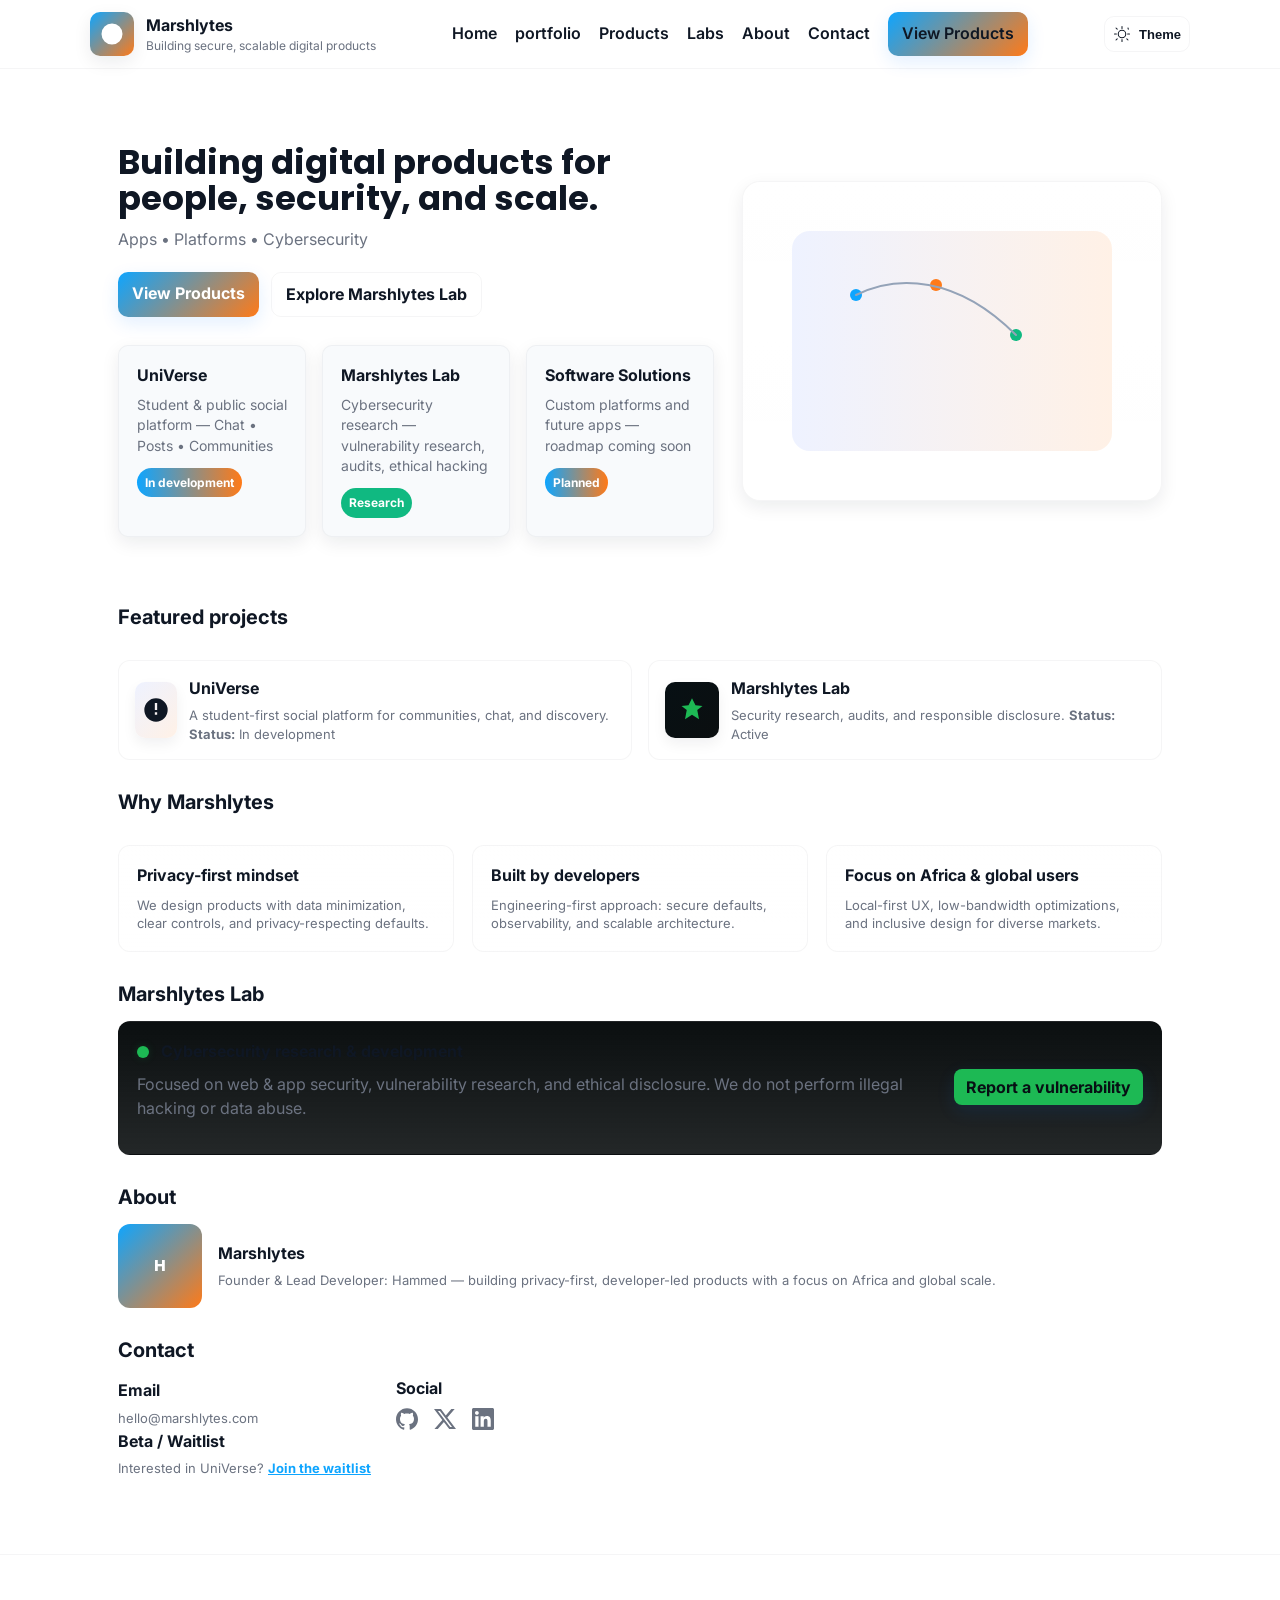
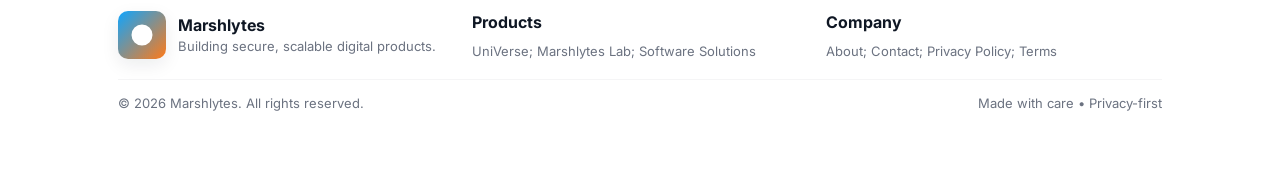
==== marshalytes.html @ 2e004f32 "Rename Marshalytes.html to marshalytes.html" ====
<!doctype html>
<html lang="en">
<head>
  <meta charset="utf-8" />
  <meta name="viewport" content="width=device-width,initial-scale=1" />
  <title>Marshlytes — Building digital products for people, security, and scale</title>

  <!-- Fonts -->
  <link href="https://fonts.googleapis.com/css2?family=Inter:wght@300;400;600;700&family=Poppins:wght@600;700&display=swap" rel="stylesheet">

  <style>
    /*
      Theme system:
      - Default (light) variables in :root
      - Dark overrides in [data-theme="dark"]
      - JS toggles data-theme on <html> and persists to localStorage
    */

    :root{
      /* Brand palette */
      --brand-blue: #0ea5ff;
      --brand-orange: #ff7a18;
      --brand-gradient: linear-gradient(135deg,var(--brand-blue),var(--brand-orange));

      /* Logo and icon colors */
      --logo-bg: var(--brand-gradient);
      --logo-color: #ffffff;
      --icon-bg-start: #eef2ff;
      --icon-bg-end: #fff1e6;
      --icon-fill: #0f1724;
      
      /* Add this to your <style> block */
.social-icons {
  display: flex;
  gap: 16px;
  margin-top: 8px;
}
.social-icons a {
  color: var(--muted); /* Uses your existing gray variable */
  transition: color 0.3s ease, transform 0.2s ease;
  display: flex;
  align-items: center;
}
.social-icons a:hover {
  color: var(--accent-1); /* Turns blue on hover */
  transform: translateY(-2px); /* Slight lift effect */
}
.social-icons svg {
  width: 22px;
  height: 22px;
  fill: currentColor; /* Inherits the font color */
}

      /* Marshlytes Lab */
      --lab-bg: #0b0f10;
      --lab-accent: #1db954;

      /* Light theme surface & text */
      --bg: #ffffff;
      --surface: #ffffff;
      --muted: #6b7280;
      --text: #0f1724;
      --card: #f8fafc;
      --border: rgba(15,23,36,0.04);

      --radius: 10px;
      --shadow: 0 6px 18px rgba(15,23,36,0.08);
      --max-width: 1100px;
    }

    /* Dark theme overrides */
    :root[data-theme="dark"], html[data-theme="dark"] {
      --brand-blue: #60c8ff;
      --brand-orange: #ff9a4a;
      --brand-gradient: linear-gradient(135deg,var(--brand-blue),var(--brand-orange));

      --logo-bg: var(--brand-gradient);
      --logo-color: #071014;
      --icon-bg-start: #071014;
      --icon-bg-end: #0b0f10;
      --icon-fill: #e6f7ff;

      --lab-bg: #071014;
      --lab-accent: #1db954;

      --bg: #071014;
      --surface: #0b0f10;
      --muted: #9aa6b2;
      --text: #e6f7ff;
      --card: #07121a;
      --border: rgba(255,255,255,0.06);

      --shadow: 0 8px 26px rgba(2,6,10,0.6);
    }

    *{box-sizing:border-box}
    html,body{height:100%}
    body{
      margin:0;
      font-family:Inter, system-ui, -apple-system, "Segoe UI", Roboto, "Helvetica Neue", Arial;
      color:var(--text);
      background:var(--bg);
      -webkit-font-smoothing:antialiased;
      -moz-osx-font-smoothing:grayscale;
      line-height:1.45;
    }

    /* Container */
    .wrap{max-width:var(--max-width);margin:0 auto;padding:28px;}

    /* Header / Nav */
    header{position:sticky;top:0;backdrop-filter: blur(6px);background:color-mix(in srgb, var(--surface) 80%, transparent);border-bottom:1px solid var(--border);z-index:40}
    .nav{display:flex;align-items:center;justify-content:space-between;gap:16px;padding:12px 0}
    .brand{display:flex;align-items:center;gap:12px}
    .logo{
      width:44px;height:44px;border-radius:10px;background:var(--logo-bg);display:flex;align-items:center;justify-content:center;color:var(--logo-color);font-weight:700;font-family:Poppins;
      box-shadow:var(--shadow);
    }
    .nav-links{display:flex;gap:18px;align-items:center}
    .nav-links a{color:var(--text);text-decoration:none;font-weight:600}
    .cta-primary{background:var(--brand-gradient);color:#fff;padding:10px 14px;border-radius:10px;text-decoration:none;font-weight:700;box-shadow:0 6px 18px rgba(14,122,255,0.12)}
    .hamburger{display:none;background:none;border:0;padding:8px}

    /* Theme toggle */
    .theme-toggle {
      display:inline-flex;
      align-items:center;
      gap:8px;
      background:transparent;
      border:1px solid var(--border);
      padding:8px;
      border-radius:10px;
      cursor:pointer;
      color:var(--text);
      font-weight:600;
    }
    .theme-toggle svg{display:block}

    /* Hero */
    .hero{display:grid;grid-template-columns:1fr 420px;gap:28px;align-items:center;padding:48px 0}
    .hero h1{font-family:Poppins, Inter;font-size:34px;margin:0 0 12px;line-height:1.05}
    .hero p{color:var(--muted);margin:0 0 20px}
    .hero .actions{display:flex;gap:12px}
    .mock-device{
      background:linear-gradient(180deg,rgba(255,255,255,0.02),rgba(255,255,255,0.01));
      border-radius:18px;padding:18px;border:1px solid var(--border);box-shadow:var(--shadow);
      height:320px;display:flex;align-items:center;justify-content:center;
    }

    /* Cards grid */
    .cards{display:grid;grid-template-columns:repeat(3,1fr);gap:16px;margin-top:28px}
    .card{background:var(--card);padding:18px;border-radius:var(--radius);box-shadow:var(--shadow);min-height:120px;border:1px solid var(--border)}
    .card h3{margin:0 0 8px;font-size:16px}
    .badge{display:inline-block;padding:6px 8px;border-radius:999px;font-weight:700;font-size:12px;color:#fff}
    .badge.live{background:#10b981}
    .badge.dev{background:linear-gradient(90deg,var(--brand-blue),var(--brand-orange));color:#fff}

    /* Featured projects */
    .projects{display:grid;grid-template-columns:1fr 1fr;gap:16px;margin-top:28px}
    .project{background:var(--surface);border-radius:12px;padding:16px;border:1px solid var(--border);display:flex;gap:12px;align-items:center}
    .project .icon{width:56px;height:56px;border-radius:10px;background: linear-gradient(135deg,var(--icon-bg-start),var(--icon-bg-end));display:flex;align-items:center;justify-content:center;font-weight:700;color:var(--icon-fill);box-shadow: 0 6px 14px rgba(15,23,36,0.06)}
    .project .icon svg{width:28px;height:28px;fill:currentColor}

    /* Why Marshlytes */
    .why{display:flex;gap:18px;margin-top:28px}
    .why .item{flex:1;background:linear-gradient(180deg,var(--surface),color-mix(in srgb,var(--surface) 90%, transparent));padding:18px;border-radius:12px;border:1px solid var(--border)}

    /* Marshlytes Lab teaser (dark) */
    .lab-teaser{background:linear-gradient(180deg,var(--lab-bg),color-mix(in srgb,var(--lab-bg) 90%, transparent));color:var(--text);padding:18px;border-radius:12px;display:flex;gap:16px;align-items:center;border:1px solid var(--border)}
    .lab-teaser .dot{width:12px;height:12px;border-radius:50%;background:var(--lab-accent);box-shadow:0 0 8px rgba(29,185,84,0.18)}

    /* Footer */
    footer{margin-top:48px;padding:28px 0;border-top:1px solid var(--border);background:transparent}
    .footer-grid{display:grid;grid-template-columns:1fr 1fr 1fr;gap:18px;align-items:start}
    .small{font-size:13px;color:var(--muted)}

    /* Utility icon class */
    .icon { width:56px;height:56px;border-radius:10px;background: linear-gradient(135deg,var(--icon-bg-start),var(--icon-bg-end));display:flex;align-items:center;justify-content:center;font-weight:700;color:var(--icon-fill);box-shadow: 0 6px 14px rgba(15,23,36,0.06) }
    .icon svg{width:28px;height:28px;fill:currentColor}

    /* Responsive */
    @media (max-width:980px){
      .hero{grid-template-columns:1fr; text-align:left}
      .cards{grid-template-columns:repeat(2,1fr)}
      .projects{grid-template-columns:1fr}
      .nav-links{display:none}
      .hamburger{display:block}
    }
    @media (max-width:560px){
      .cards{grid-template-columns:1fr}
      .wrap{padding:18px}
      .hero h1{font-size:26px}
    }

    /* Reduced motion respect */
    @media (prefers-reduced-motion: reduce) {
      * { transition: none !important; animation: none !important; }
    }
  </style>
</head>
<body>
  <header>
    <div class="wrap nav" role="navigation" aria-label="Main navigation">
      <div class="brand">
        <div class="logo" aria-hidden="true" title="Marshlytes">
          <svg width="28" height="28" viewBox="0 0 24 24" aria-hidden="true" focusable="false" style="color:var(--logo-color)">
            <path d="M3 12a9 9 0 1118 0 9 9 0 01-18 0zm9-5.5c1.93 0 3.5 1.57 3.5 3.5S13.93 13.5 12 13.5 8.5 11.93 8.5 10 10.07 6.5 12 6.5z" fill="currentColor"/>
          </svg>
        </div>

        <div>
          <div style="font-weight:700">Marshlytes</div>
          <div style="font-size:12px;color:var(--muted)">Building secure, scalable digital products</div>
        </div>
      </div>

      <nav class="nav-links" aria-label="Primary">
        <a href="#home">Home</a>
        <a href="index.html">portfolio</a>
        <a href="#products">Products</a>
        <a href="#lab">Labs</a>
        <a href="#about">About</a>
        <a href="#contact">Contact</a>
        <a class="cta-primary" href="#products">View Products</a>
      </nav>

      <div style="display:flex;gap:10px;align-items:center">
        <!-- Theme toggle button -->
        <button id="themeToggle" class="theme-toggle" aria-pressed="false" aria-label="Toggle dark mode" title="Toggle dark mode">
          <!-- Icon will be swapped by JS; both present for accessibility -->
          <svg id="themeIcon" width="18" height="18" viewBox="0 0 24 24" fill="none" aria-hidden="true" focusable="false">
            <!-- default: sun icon (light) -->
            <path d="M12 4.5V2m0 20v-2.5M4.5 12H2m20 0h-2.5M5.6 5.6L4 4m16 16l-1.6-1.6M5.6 18.4L4 20m16-16L20.4 5.6M12 7a5 5 0 100 10 5 5 0 000-10z" stroke="currentColor" stroke-width="1.4" stroke-linecap="round" stroke-linejoin="round"/>
          </svg>
          <span style="font-size:13px">Theme</span>
        </button>

        <button class="hamburger" aria-expanded="false" aria-controls="mobile-menu" id="hamburger" aria-label="Open menu">
          <svg width="22" height="14" viewBox="0 0 22 14" fill="none" xmlns="http://www.w3.org/2000/svg" aria-hidden="true">
            <rect width="22" height="2" rx="1" fill="currentColor"/>
            <rect y="6" width="22" height="2" rx="1" fill="currentColor"/>
            <rect y="12" width="22" height="2" rx="1" fill="currentColor"/>
          </svg>
        </button>
      </div>
    </div>

    <!-- Mobile menu -->
    <div id="mobile-menu" style="display:none;background:color-mix(in srgb, var(--surface) 96%, transparent);border-top:1px solid var(--border);">
      <div class="wrap" style="padding-top:12px;padding-bottom:12px;display:flex;flex-direction:column;gap:10px">
        <a href="#home">Home</a>
        <a href="portfolio.html">Portfolio</a>
        <a href="#products">Products</a>
        <a href="#lab">Labs</a>
        <a href="#about">About</a>
        <a href="#contact">Contact</a>
        <a class="cta-primary" href="#products">View Products</a>
      </div>
    </div>
  </header>

  <main id="home" class="wrap" role="main">
    <!-- Hero -->
    <section class="hero" aria-labelledby="hero-heading">
      <div>
        <h1 id="hero-heading">Building digital products for people, security, and scale.</h1>
        <p>Apps • Platforms • Cybersecurity</p>
        <div class="actions" role="group" aria-label="Primary actions">
          <a class="cta-primary" href="#products">View Products</a>
          <a href="#lab" style="padding:10px 14px;border-radius:10px;border:1px solid var(--border);text-decoration:none;font-weight:700;color:var(--text)">Explore Marshlytes Lab</a>
        </div>

        <!-- What we do cards -->
        <div class="cards" style="margin-top:28px">
          <article class="card" aria-labelledby="c1">
            <h3 id="c1">UniVerse</h3>
            <div style="color:var(--muted);font-size:14px">Student & public social platform — Chat • Posts • Communities</div>
            <div style="margin-top:12px"><span class="badge dev">In development</span></div>
          </article>

          <article class="card" aria-labelledby="c2">
            <h3 id="c2">Marshlytes Lab</h3>
            <div style="color:var(--muted);font-size:14px">Cybersecurity research — vulnerability research, audits, ethical hacking</div>
            <div style="margin-top:12px"><span class="badge live">Research</span></div>
          </article>

          <article class="card" aria-labelledby="c3">
            <h3 id="c3">Software Solutions</h3>
            <div style="color:var(--muted);font-size:14px">Custom platforms and future apps — roadmap coming soon</div>
            <div style="margin-top:12px"><span class="badge dev">Planned</span></div>
          </article>
        </div>
      </div>

      <aside class="mock-device" aria-hidden="true">
        <!-- Abstract network illustration using CSS variables for gradient stops -->
        <svg width="320" height="220" viewBox="0 0 320 220" fill="none" xmlns="http://www.w3.org/2000/svg" role="img" aria-label="Abstract network illustration">
          <defs>
            <linearGradient id="mockGradient" x1="0" x2="1">
              <stop id="mockGradientStop1" offset="0" stop-color="var(--icon-bg-start)"/>
              <stop id="mockGradientStop2" offset="1" stop-color="var(--icon-bg-end)"/>
            </linearGradient>
          </defs>
          <rect x="0" y="0" width="320" height="220" rx="18" fill="url(#mockGradient)"/>
          <g transform="translate(24,24)" fill="none" stroke-linecap="round" stroke-linejoin="round">
            <circle cx="40" cy="40" r="6" fill="var(--brand-blue)"/>
            <circle cx="120" cy="30" r="6" fill="var(--brand-orange)"/>
            <circle cx="200" cy="80" r="6" fill="#10b981"/>
            <path d="M40 40 C80 20, 140 20, 200 80" stroke="#94a3b8" stroke-width="2"/>
          </g>
        </svg>
      </aside>
    </section>

    <!-- Featured Projects -->
    <section aria-labelledby="projects-heading" style="margin-top:18px">
      <h2 id="projects-heading" style="font-size:20px;margin:0 0 12px">Featured projects</h2>
      <div class="projects">
        <div class="project" role="article" aria-label="UniVerse project">
          <div class="icon" aria-hidden="true" title="UniVerse icon">
            <svg viewBox="0 0 24 24" xmlns="http://www.w3.org/2000/svg" aria-hidden="true" focusable="false">
              <path d="M12 2a10 10 0 100 20 10 10 0 000-20zm1 14h-2v-2h2v2zm0-4h-2V6h2v6z" fill="currentColor"/>
            </svg>
          </div>
          <div>
            <div style="font-weight:700">UniVerse</div>
            <div class="small" style="margin-top:6px">A student-first social platform for communities, chat, and discovery. <span style="font-weight:700;color:var(--muted)">Status:</span> In development</div>
          </div>
        </div>

        <div class="project" role="article" aria-label="Marshlytes Lab project">
          <div class="icon" style="background:linear-gradient(135deg,#071014,#0b0f10);color:var(--lab-accent)" aria-hidden="true" title="Marshlytes Lab icon">
            <svg viewBox="0 0 24 24" xmlns="http://www.w3.org/2000/svg" aria-hidden="true" focusable="false">
              <path d="M12 2L15 8l6 .5-4.5 3.5L18 20l-6-4-6 4 1.5-8L3 8.5 9 8 12 2z" fill="currentColor"/>
            </svg>
          </div>
          <div>
            <div style="font-weight:700">Marshlytes Lab</div>
            <div class="small" style="margin-top:6px">Security research, audits, and responsible disclosure. <span style="font-weight:700;color:var(--muted)">Status:</span> Active</div>
          </div>
        </div>
      </div>
    </section>

    <!-- Why Marshlytes -->
    <section aria-labelledby="why-heading" style="margin-top:28px">
      <h2 id="why-heading" style="font-size:20px;margin:0 0 12px">Why Marshlytes</h2>
      <div class="why" role="list">
        <div class="item" role="listitem">
          <strong>Privacy-first mindset</strong>
          <div class="small" style="margin-top:8px">We design products with data minimization, clear controls, and privacy-respecting defaults.</div>
        </div>
        <div class="item" role="listitem">
          <strong>Built by developers</strong>
          <div class="small" style="margin-top:8px">Engineering-first approach: secure defaults, observability, and scalable architecture.</div>
        </div>
        <div class="item" role="listitem">
          <strong>Focus on Africa & global users</strong>
          <div class="small" style="margin-top:8px">Local-first UX, low-bandwidth optimizations, and inclusive design for diverse markets.</div>
        </div>
      </div>
    </section>

    <!-- Marshlytes Lab teaser -->
    <section id="lab" aria-labelledby="lab-heading" style="margin-top:28px">
      <h2 id="lab-heading" style="font-size:20px;margin:0 0 12px">Marshlytes Lab</h2>
      <div class="lab-teaser" role="region" aria-label="Marshlytes Lab overview">
        <div style="flex:1">
          <div style="display:flex;align-items:center;gap:12px">
            <div class="dot" aria-hidden="true"></div>
            <div style="font-weight:700">Cybersecurity research & development</div>
          </div>
          <p style="margin-top:10px;color:var(--muted)">Focused on web & app security, vulnerability research, and ethical disclosure. We do not perform illegal hacking or data abuse.</p>
        </div>
        <div style="min-width:160px;text-align:right">
          <a href="#contact" class="cta-primary" style="background:var(--lab-accent);border-radius:8px;padding:8px 12px;color:#071014">Report a vulnerability</a>
        </div>
      </div>
    </section>

    <!-- About teaser -->
    <section id="about" aria-labelledby="about-heading" style="margin-top:28px">
      <h2 id="about-heading" style="font-size:20px;margin:0 0 12px">About</h2>
      <div style="display:flex;gap:16px;align-items:center">
        <div style="width:84px;height:84px;border-radius:12px;background:var(--brand-gradient);display:flex;align-items:center;justify-content:center;color:#fff;font-weight:700;font-family:Poppins">H</div>
        <div>
          <div style="font-weight:700">Marshlytes</div>
          <div class="small" style="margin-top:6px">Founder & Lead Developer: Hammed — building privacy-first, developer-led products with a focus on Africa and global scale.</div>
        </div>
      </div>
    </section>

<section id="contact" aria-labelledby="contact-heading" style="margin-top:28px">
      <h2 id="contact-heading" style="font-size:20px;margin:0 0 12px">Contact</h2>
      <div style="display:flex;gap:18px;align-items:center;flex-wrap:wrap">
        
        <div style="min-width:260px">
          <div style="font-weight:700">Email</div>
          <div class="small" style="margin-top:6px">
            <a href="mailto:hello@marshlytes.com" style="color:var(--muted);text-decoration:none;transition:color 0.2s">hello@marshlytes.com</a>
          </div>
        </div>

        <div style="min-width:260px">
          <div style="font-weight:700">Social</div>
          
          <div class="social-icons">
            <a href="#" target="_blank" aria-label="GitHub">
              <svg viewBox="0 0 24 24" xmlns="http://www.w3.org/2000/svg"><path d="M12 .297c-6.63 0-12 5.373-12 12 0 5.303 3.438 9.8 8.205 11.385.6.113.82-.258.82-.577 0-.285-.01-1.04-.015-2.04-3.338.724-4.042-1.61-4.042-1.61C4.422 18.07 3.633 17.7 3.633 17.7c-1.087-.744.084-.729.084-.729 1.205.084 1.838 1.236 1.838 1.236 1.07 1.835 2.809 1.305 3.495.998.108-.776.42-1.305.763-1.605-2.665-.3-5.466-1.332-5.466-5.93 0-1.31.465-2.38 1.235-3.22-.135-.303-.54-1.523.105-3.176 0 0 1.005-.322 3.3 1.23.96-.267 1.98-.399 3-.405 1.02.006 2.04.138 3 .405 2.28-1.552 3.285-1.23 3.285-1.23.645 1.653.24 2.873.12 3.176.765.84 1.23 1.91 1.23 3.22 0 4.61-2.805 5.625-5.475 5.92.42.36.81 1.096.81 2.22 0 1.606-.015 2.896-.015 3.286 0 .315.21.69.825.57C20.565 22.092 24 17.592 24 12.297c0-6.627-5.373-12-12-12"/></svg>
            </a>
            <a href="#" target="_blank" aria-label="X (Twitter)">
              <svg viewBox="0 0 24 24" xmlns="http://www.w3.org/2000/svg"><path d="M18.901 1.153h3.68l-8.04 9.19L24 22.846h-7.406l-5.8-7.584-6.638 7.584H.474l8.6-9.83L0 1.154h7.594l5.243 6.932ZM17.61 20.644h2.039L6.486 3.24H4.298Z"/></svg>
            </a>

            <a href="#" target="_blank" aria-label="LinkedIn">
              <svg viewBox="0 0 24 24" xmlns="http://www.w3.org/2000/svg"><path d="M20.447 20.452h-3.554v-5.569c0-1.328-.027-3.037-1.852-3.037-1.853 0-2.136 1.445-2.136 2.939v5.667H9.351V9h3.414v1.561h.046c.477-.9 1.637-1.85 3.37-1.85 3.601 0 4.267 2.37 4.267 5.455v6.286zM5.337 7.433c-1.144 0-2.063-.926-2.063-2.065 0-1.138.92-2.063 2.063-2.063 1.14 0 2.064.925 2.064 2.063 0 1.139-.925 2.065-2.064 2.065zm1.782 13.019H3.555V9h3.564v11.452zM22.225 0H1.771C.792 0 0 .774 0 1.729v20.542C0 23.227.792 24 1.771 24h20.451C23.2 24 24 23.227 24 22.271V1.729C24 .774 23.2 0 22.222 0h.003z"/></svg>
            </a>
          </div>
        </div>

        

      </div>
    </section>

        <div style="min-width:260px">
          <div style="font-weight:700">Beta / Waitlist</div>
          <div class="small" style="margin-top:6px">Interested in UniVerse? <a href="#contact" style="font-weight:700;color:var(--brand-blue)">Join the waitlist</a></div>
        </div>
      </div>
    </section>

  </main>

  <footer>
    <div class="wrap">
      <div class="footer-grid" role="contentinfo">
        <div>
          <div style="display:flex;gap:12px;align-items:center">
            <div class="logo" style="width:48px;height:48px">
              <svg width="28" height="28" viewBox="0 0 24 24" aria-hidden="true" focusable="false" style="color:var(--logo-color)">
                <path d="M3 12a9 9 0 1118 0 9 9 0 01-18 0zm9-5.5c1.93 0 3.5 1.57 3.5 3.5S13.93 13.5 12 13.5 8.5 11.93 8.5 10 10.07 6.5 12 6.5z" fill="currentColor"/>
              </svg>
            </div>
            <div>
              <div style="font-weight:700">Marshlytes</div>
              <div class="small">Building secure, scalable digital products.</div>
            </div>
          </div>
        </div>

        <div>
          <div style="font-weight:700;margin-bottom:8px">Products</div>
          <div class="small">UniVerse; Marshlytes Lab; Software Solutions</div>
        </div>

        <div>
          <div style="font-weight:700;margin-bottom:8px">Company</div>
          <div class="small">About; Contact; Privacy Policy; Terms</div>
        </div>
      </div>

      <div style="margin-top:18px;border-top:1px solid var(--border);padding-top:14px;display:flex;justify-content:space-between;align-items:center;flex-wrap:wrap">
        <div class="small">© 2026 Marshlytes. All rights reserved.</div>
       <div class="small">Made with care • Privacy-first</div>
      </div>
    </div>
  </footer>

  <script>
    // Elements
    const htmlEl = document.documentElement;
    const themeToggle = document.getElementById('themeToggle');
    const themeIcon = document.getElementById('themeIcon');
    const hamburger = document.getElementById('hamburger');
    const mobileMenu = document.getElementById('mobile-menu');

    const THEME_KEY = 'marshlytes_theme'; // localStorage key

    // Utility: set theme on <html> via data-theme attribute
    function applyTheme(theme) {
      if (theme === 'dark') {
        htmlEl.setAttribute('data-theme', 'dark');
        themeToggle.setAttribute('aria-pressed', 'true');
        // moon icon
        themeIcon.innerHTML = `
          <path d="M21 12.79A9 9 0 1111.21 3 7 7 0 0021 12.79z" fill="currentColor"/>
        `;
      } else {
        htmlEl.removeAttribute('data-theme');
        themeToggle.setAttribute('aria-pressed', 'false');
        // sun icon
        themeIcon.innerHTML = `
          <path d="M12 4.5V2m0 20v-2.5M4.5 12H2m20 0h-2.5M5.6 5.6L4 4m16 16l-1.6-1.6M5.6 18.4L4 20m16-16L20.4 5.6M12 7a5 5 0 100 10 5 5 0 000-10z" stroke="currentColor" stroke-width="1.4" stroke-linecap="round" stroke-linejoin="round"/>
        `;
      }
    }

    // Determine initial theme:
    // 1. localStorage preference
    // 2. system preference (prefers-color-scheme)
    // 3. default to light
    function initialTheme() {
      try {
        const stored = localStorage.getItem(THEME_KEY);
        if (stored === 'dark' || stored === 'light') return stored;
      } catch (e) { /* ignore storage errors */ }

      const prefersDark = window.matchMedia && window.matchMedia('(prefers-color-scheme: dark)').matches;
      return prefersDark ? 'dark' : 'light';
    }

    // Toggle handler
    function toggleTheme() {
      const current = htmlEl.getAttribute('data-theme') === 'dark' ? 'dark' : 'light';
      const next = current === 'dark' ? 'light' : 'dark';
      applyTheme(next);
      try {
        localStorage.setItem(THEME_KEY, next);
      } catch (e) { /* ignore storage errors */ }
    }

    // Initialize theme on load
    (function(){
      const theme = initialTheme();
      applyTheme(theme);
    })();

    // Event listeners
    themeToggle.addEventListener('click', toggleTheme);
    themeToggle.addEventListener('keydown', (e) => {
      if (e.key === 'Enter' || e.key === ' ') {
        e.preventDefault();
        toggleTheme();
      }
    });

    // Mobile menu toggle
    hamburger.addEventListener('click', () => {
      const expanded = hamburger.getAttribute('aria-expanded') === 'true';
      hamburger.setAttribute('aria-expanded', String(!expanded));
      mobileMenu.style.display = expanded ? 'none' : 'block';
    });

    // Smooth scroll for internal links
    document.querySelectorAll('a[href^="#"]').forEach(a=>{
      a.addEventListener('click', (e)=>{
        const href = a.getAttribute('href');
        if (!href || href === '#') return;
        const target = document.querySelector(href);
        if(target){
          e.preventDefault();
          target.scrollIntoView({behavior:'smooth',block:'start'});
          // close mobile menu on selection
          if(window.innerWidth < 980 && mobileMenu.style.display === 'block'){
            mobileMenu.style.display = 'none';
            hamburger.setAttribute('aria-expanded','false');
          }
        }
      });
    });

    // Respect reduced motion preference: if user prefers reduced motion, avoid smooth scroll
    if(window.matchMedia && window.matchMedia('(prefers-reduced-motion: reduce)').matches){
      document.querySelectorAll('a[href^="#"]').forEach(a=>{
        a.addEventListener('click', (e)=>{ /* no smooth scroll */ });
      });
    }
  </script>
  <script type="text/javascript">
var Tawk_API=Tawk_API||{}, Tawk_LoadStart=new Date();
(function(){
var s1=document.createElement("script"),s0=document.getElementsByTagName("script")[0];
s1.async=true;
s1.src='https://embed.tawk.to/6985f2d8a1f1521c3941d117/1jgpjp7sq';
s1.charset='UTF-8';
s1.setAttribute('crossorigin','*');
s0.parentNode.insertBefore(s1,s0);
})();
  </script>
</body>
</html>
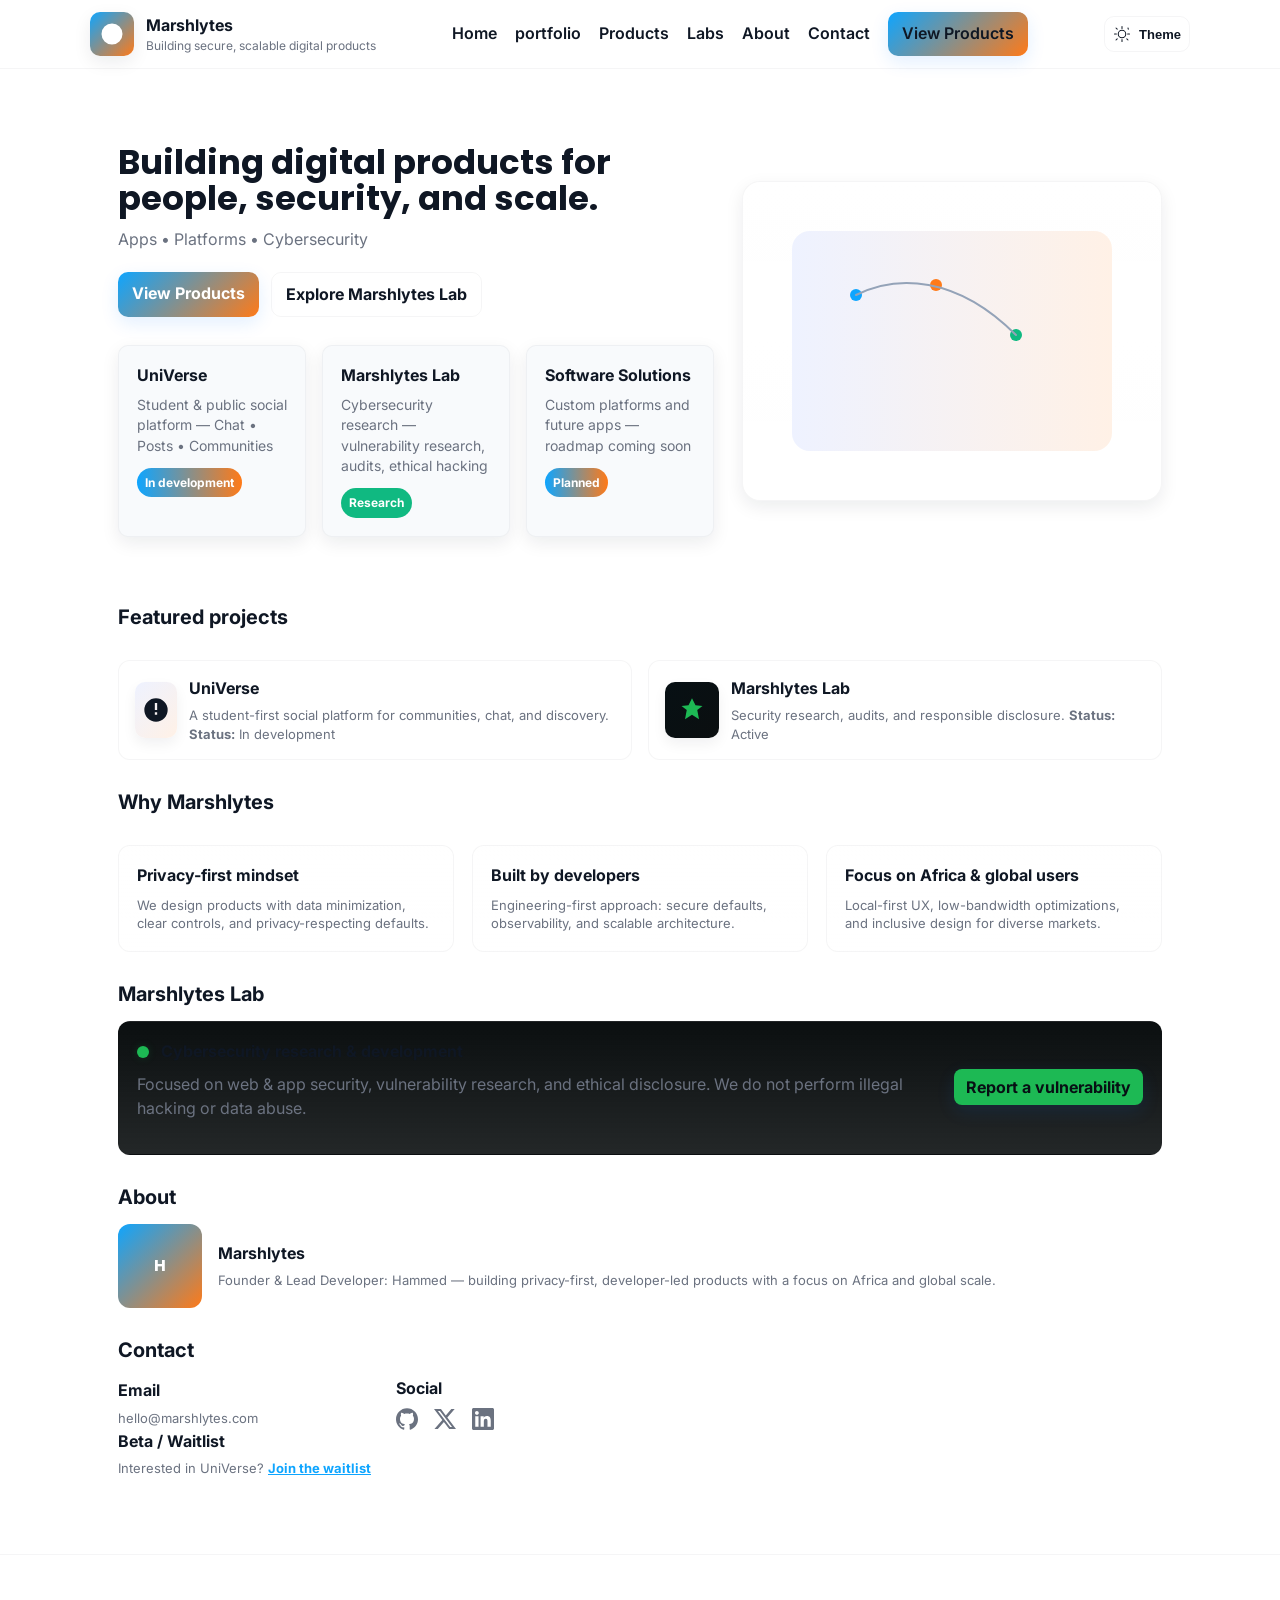
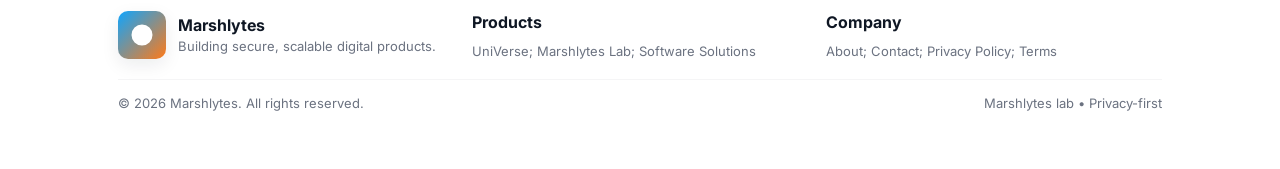
==== commit 3c963ec3: "Update footer text in marshalytes.html" ====
--- a/marshalytes.html
+++ b/marshalytes.html
@@ -462,7 +462,7 @@
 
       <div style="margin-top:18px;border-top:1px solid var(--border);padding-top:14px;display:flex;justify-content:space-between;align-items:center;flex-wrap:wrap">
         <div class="small">© 2026 Marshlytes. All rights reserved.</div>
-       <div class="small">Made with care • Privacy-first</div>
+       <div class="small">Marshlytes lab • Privacy-first</div>
       </div>
     </div>
   </footer>
